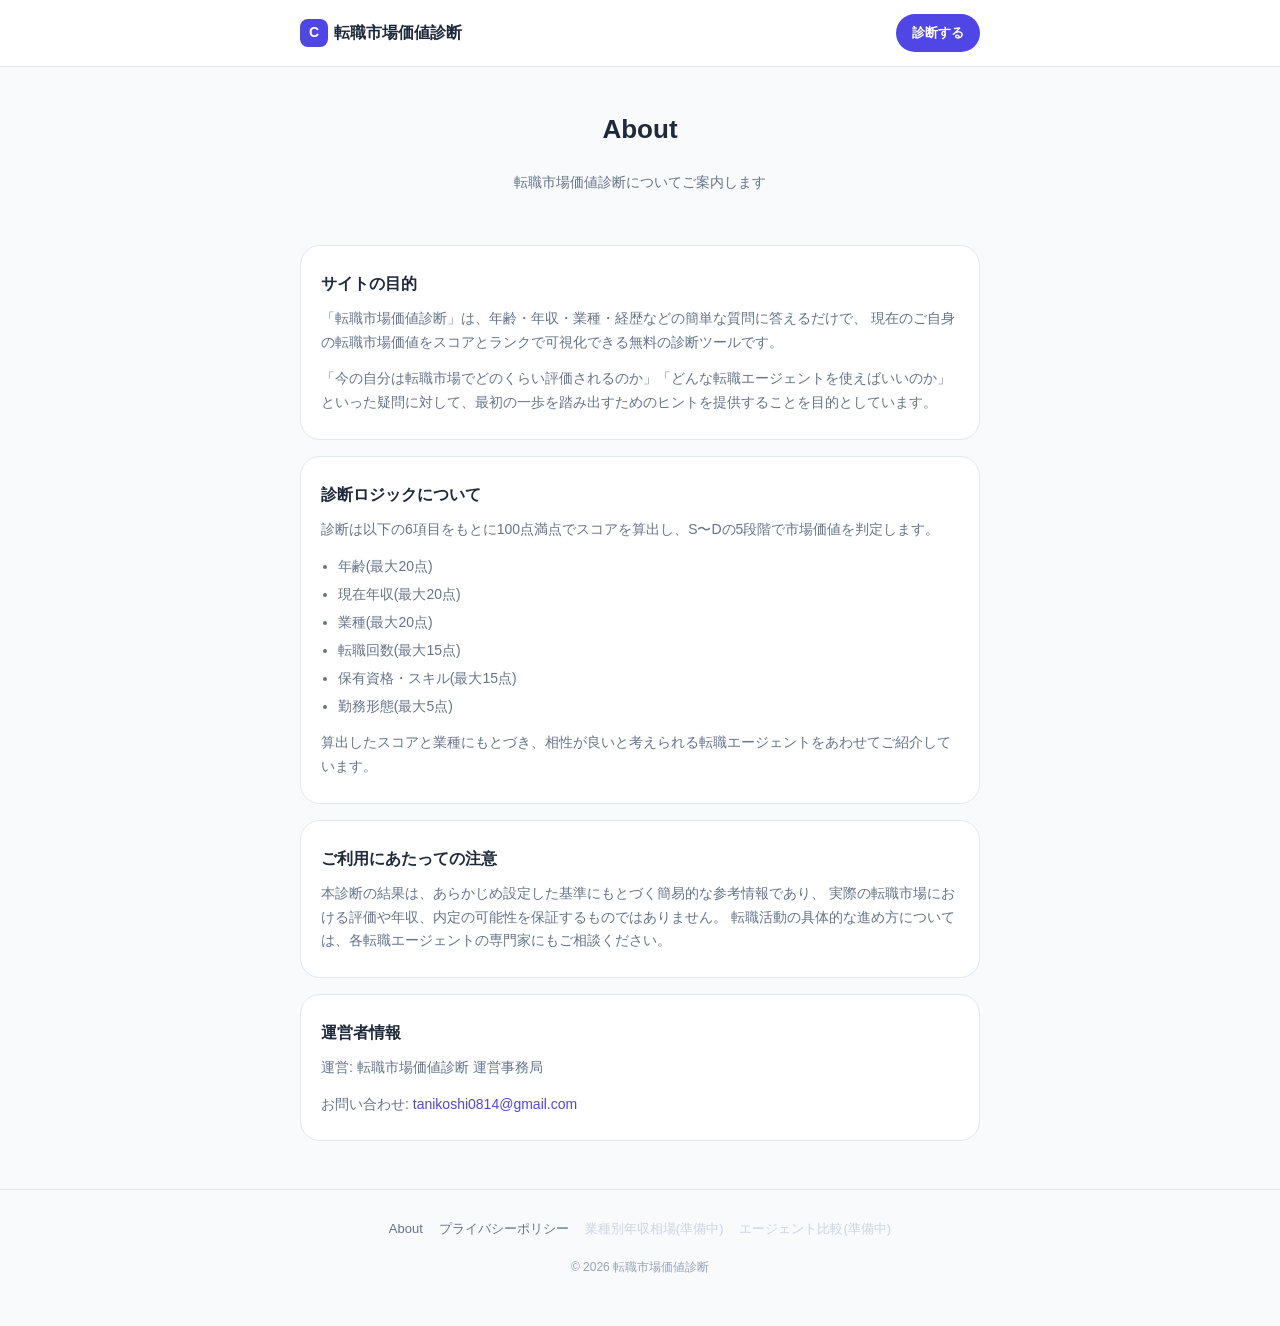
==== about/index.html @ c19f57d4 "Add About and Privacy Policy pages Covers site purpose, scoring logic, and diagnosis data handling (" ====
<!DOCTYPE html>
<html lang="ja">
<head>
<meta charset="UTF-8">
<meta name="viewport" content="width=device-width, initial-scale=1.0">
<title>About | 転職市場価値診断</title>
<meta name="description" content="転職市場価値診断の目的や診断ロジック、運営者情報についてご案内します。">
<link rel="stylesheet" href="../css/style.css">
</head>
<body>
<div class="page">

  <header class="site-header">
    <div class="site-header__inner">
      <a class="site-logo" href="/">
        <span class="site-logo__mark">C</span>
        転職市場価値診断
      </a>
      <a class="header-cta" href="/diagnosis/">診断する</a>
    </div>
  </header>

  <main class="main">
    <div class="container">
      <section class="page-hero">
        <h1 class="page-hero__title">About</h1>
        <p class="page-hero__desc">転職市場価値診断についてご案内します</p>
      </section>

      <section class="section">
        <div class="prose-card">
          <h2>サイトの目的</h2>
          <p>
            「転職市場価値診断」は、年齢・年収・業種・経歴などの簡単な質問に答えるだけで、
            現在のご自身の転職市場価値をスコアとランクで可視化できる無料の診断ツールです。
          </p>
          <p>
            「今の自分は転職市場でどのくらい評価されるのか」「どんな転職エージェントを使えばいいのか」
            といった疑問に対して、最初の一歩を踏み出すためのヒントを提供することを目的としています。
          </p>
        </div>

        <div class="prose-card">
          <h2>診断ロジックについて</h2>
          <p>
            診断は以下の6項目をもとに100点満点でスコアを算出し、S〜Dの5段階で市場価値を判定します。
          </p>
          <ul>
            <li>年齢(最大20点)</li>
            <li>現在年収(最大20点)</li>
            <li>業種(最大20点)</li>
            <li>転職回数(最大15点)</li>
            <li>保有資格・スキル(最大15点)</li>
            <li>勤務形態(最大5点)</li>
          </ul>
          <p>
            算出したスコアと業種にもとづき、相性が良いと考えられる転職エージェントをあわせてご紹介しています。
          </p>
        </div>

        <div class="prose-card">
          <h2>ご利用にあたっての注意</h2>
          <p>
            本診断の結果は、あらかじめ設定した基準にもとづく簡易的な参考情報であり、
            実際の転職市場における評価や年収、内定の可能性を保証するものではありません。
            転職活動の具体的な進め方については、各転職エージェントの専門家にもご相談ください。
          </p>
        </div>

        <div class="prose-card">
          <h2>運営者情報</h2>
          <p>運営: 転職市場価値診断 運営事務局</p>
          <p>お問い合わせ: <a href="mailto:tanikoshi0814@gmail.com">tanikoshi0814@gmail.com</a></p>
        </div>
      </section>
    </div>
  </main>

  <footer class="site-footer">
    <nav class="footer-nav container">
      <a href="/about/">About</a>
      <a href="/privacy/">プライバシーポリシー</a>
      <span class="soon">業種別年収相場(準備中)</span>
      <span class="soon">エージェント比較(準備中)</span>
    </nav>
    <p class="footer-copy">&copy; 2026 転職市場価値診断</p>
  </footer>

</div>
</body>
</html>
---- css/style.css ----
/* ==========================================================================
   Reset & Base
   ========================================================================== */
*, *::before, *::after {
  box-sizing: border-box;
}

:root {
  --color-primary: #4f46e5;
  --color-primary-dark: #4338ca;
  --color-primary-light: #eef2ff;
  --color-bg: #f8fafc;
  --color-surface: #ffffff;
  --color-text: #1e293b;
  --color-text-muted: #64748b;
  --color-border: #e2e8f0;
  --color-success: #10b981;

  --rank-s: #f59e0b;
  --rank-a: #4f46e5;
  --rank-b: #10b981;
  --rank-c: #f97316;
  --rank-d: #94a3b8;

  --radius-sm: 8px;
  --radius-md: 14px;
  --radius-lg: 20px;
  --shadow-sm: 0 1px 3px rgba(15, 23, 42, 0.08);
  --shadow-md: 0 8px 24px rgba(15, 23, 42, 0.08);
  --max-width: 720px;
}

html {
  -webkit-text-size-adjust: 100%;
}

body {
  margin: 0;
  font-family: -apple-system, BlinkMacSystemFont, "Hiragino Sans", "Hiragino Kaku Gothic ProN",
    "Noto Sans JP", "Yu Gothic", Meiryo, sans-serif;
  color: var(--color-text);
  background: var(--color-bg);
  line-height: 1.7;
  -webkit-font-smoothing: antialiased;
}

img { max-width: 100%; display: block; }

a {
  color: var(--color-primary);
  text-decoration: none;
}

h1, h2, h3, p, ul, ol {
  margin: 0 0 0.75em 0;
}

ul { padding-left: 1.2em; }

button {
  font-family: inherit;
}

/* ==========================================================================
   Layout helpers
   ========================================================================== */
.container {
  width: 100%;
  max-width: var(--max-width);
  margin: 0 auto;
  padding: 0 20px;
}

.page {
  min-height: 100vh;
  display: flex;
  flex-direction: column;
}

.main {
  flex: 1;
}

/* ==========================================================================
   Header
   ========================================================================== */
.site-header {
  background: var(--color-surface);
  border-bottom: 1px solid var(--color-border);
  position: sticky;
  top: 0;
  z-index: 10;
}

.site-header__inner {
  display: flex;
  align-items: center;
  justify-content: space-between;
  padding: 14px 20px;
  max-width: var(--max-width);
  margin: 0 auto;
}

.site-logo {
  font-weight: 700;
  font-size: 16px;
  color: var(--color-text);
  display: flex;
  align-items: center;
  gap: 6px;
}

.site-logo__mark {
  display: inline-flex;
  align-items: center;
  justify-content: center;
  width: 28px;
  height: 28px;
  border-radius: 8px;
  background: var(--color-primary);
  color: #fff;
  font-size: 14px;
  font-weight: 800;
}

.header-cta {
  background: var(--color-primary);
  color: #fff;
  padding: 8px 16px;
  border-radius: 999px;
  font-size: 13px;
  font-weight: 700;
  white-space: nowrap;
}

.header-back {
  font-size: 14px;
  color: var(--color-text-muted);
  font-weight: 600;
}

/* ==========================================================================
   Buttons
   ========================================================================== */
.btn {
  display: inline-flex;
  align-items: center;
  justify-content: center;
  gap: 8px;
  border: none;
  border-radius: 999px;
  padding: 15px 28px;
  font-size: 16px;
  font-weight: 700;
  cursor: pointer;
  text-align: center;
  transition: transform 0.15s ease, box-shadow 0.15s ease, opacity 0.15s ease;
}

.btn:active {
  transform: scale(0.98);
}

.btn-primary {
  background: var(--color-primary);
  color: #fff;
  box-shadow: 0 6px 16px rgba(79, 70, 229, 0.35);
}

.btn-primary:hover {
  background: var(--color-primary-dark);
}

.btn-outline {
  background: transparent;
  color: var(--color-primary);
  border: 2px solid var(--color-primary);
  padding: 13px 26px;
}

.btn-block {
  width: 100%;
}

.btn:disabled {
  opacity: 0.4;
  cursor: not-allowed;
  box-shadow: none;
}

/* ==========================================================================
   Hero (Top page)
   ========================================================================== */
.hero {
  padding: 56px 0 40px;
  text-align: center;
}

.hero__eyebrow {
  display: inline-block;
  background: var(--color-primary-light);
  color: var(--color-primary);
  font-size: 12px;
  font-weight: 700;
  padding: 6px 14px;
  border-radius: 999px;
  margin-bottom: 16px;
}

.hero__title {
  font-size: 30px;
  font-weight: 800;
  line-height: 1.4;
  margin-bottom: 14px;
}

.hero__title em {
  font-style: normal;
  color: var(--color-primary);
}

.hero__desc {
  color: var(--color-text-muted);
  font-size: 15px;
  margin-bottom: 28px;
}

.hero__meta {
  display: flex;
  justify-content: center;
  gap: 18px;
  margin-top: 18px;
  flex-wrap: wrap;
  font-size: 13px;
  color: var(--color-text-muted);
}

.hero__meta span {
  display: inline-flex;
  align-items: center;
  gap: 5px;
}

/* ==========================================================================
   Cards / sections
   ========================================================================== */
.section {
  padding: 32px 0;
}

.section__title {
  font-size: 20px;
  font-weight: 800;
  text-align: center;
  margin-bottom: 24px;
}

.card-grid {
  display: grid;
  grid-template-columns: repeat(3, 1fr);
  gap: 14px;
}

.feature-card {
  background: var(--color-surface);
  border: 1px solid var(--color-border);
  border-radius: var(--radius-md);
  padding: 20px 14px;
  text-align: center;
}

.feature-card__icon {
  font-size: 26px;
  margin-bottom: 10px;
}

.feature-card__title {
  font-weight: 700;
  font-size: 14px;
  margin-bottom: 6px;
}

.feature-card__desc {
  font-size: 12.5px;
  color: var(--color-text-muted);
  margin: 0;
}

.steps {
  display: flex;
  flex-direction: column;
  gap: 16px;
}

.step-row {
  display: flex;
  align-items: flex-start;
  gap: 14px;
  background: var(--color-surface);
  border: 1px solid var(--color-border);
  border-radius: var(--radius-md);
  padding: 16px;
}

.step-row__num {
  flex: none;
  width: 32px;
  height: 32px;
  border-radius: 50%;
  background: var(--color-primary);
  color: #fff;
  font-weight: 800;
  font-size: 14px;
  display: flex;
  align-items: center;
  justify-content: center;
}

.step-row__title {
  font-weight: 700;
  font-size: 14.5px;
  margin-bottom: 3px;
}

.step-row__desc {
  font-size: 13px;
  color: var(--color-text-muted);
  margin: 0;
}

.rank-preview {
  display: flex;
  justify-content: center;
  gap: 8px;
  flex-wrap: wrap;
  margin-top: 4px;
}

.rank-chip {
  width: 34px;
  height: 34px;
  border-radius: 50%;
  color: #fff;
  font-weight: 800;
  font-size: 14px;
  display: flex;
  align-items: center;
  justify-content: center;
}

.cta-band {
  background: linear-gradient(135deg, var(--color-primary), #7c3aed);
  border-radius: var(--radius-lg);
  padding: 32px 24px;
  text-align: center;
  color: #fff;
  margin: 8px 0 40px;
}

.cta-band__title {
  font-size: 19px;
  font-weight: 800;
  margin-bottom: 8px;
}

.cta-band__desc {
  font-size: 13.5px;
  opacity: 0.9;
  margin-bottom: 20px;
}

.cta-band .btn-primary {
  background: #fff;
  color: var(--color-primary);
  box-shadow: 0 6px 16px rgba(0, 0, 0, 0.15);
}

/* ==========================================================================
   Footer
   ========================================================================== */
.site-footer {
  border-top: 1px solid var(--color-border);
  padding: 28px 0 40px;
  margin-top: auto;
}

.footer-nav {
  display: flex;
  flex-wrap: wrap;
  justify-content: center;
  gap: 16px;
  margin-bottom: 16px;
  font-size: 13px;
}

.footer-nav a {
  color: var(--color-text-muted);
}

.footer-nav span.soon {
  color: #cbd5e1;
  cursor: default;
}

.footer-copy {
  text-align: center;
  font-size: 12px;
  color: #94a3b8;
}

/* ==========================================================================
   Diagnosis wizard
   ========================================================================== */
.progress-wrap {
  padding: 18px 0 4px;
}

.progress-label {
  display: flex;
  justify-content: space-between;
  font-size: 12.5px;
  color: var(--color-text-muted);
  font-weight: 700;
  margin-bottom: 8px;
}

.progress-bar {
  height: 8px;
  background: var(--color-border);
  border-radius: 999px;
  overflow: hidden;
}

.progress-bar__fill {
  height: 100%;
  background: var(--color-primary);
  border-radius: 999px;
  transition: width 0.3s ease;
  width: 0%;
}

.question-wrap {
  padding: 28px 0 20px;
}

.question-card {
  background: var(--color-surface);
  border: 1px solid var(--color-border);
  border-radius: var(--radius-lg);
  padding: 26px 20px;
  box-shadow: var(--shadow-sm);
}

.question-card__label {
  font-size: 12.5px;
  font-weight: 700;
  color: var(--color-primary);
  margin-bottom: 8px;
}

.question-card__title {
  font-size: 19px;
  font-weight: 800;
  margin-bottom: 4px;
  line-height: 1.5;
}

.question-card__hint {
  font-size: 12.5px;
  color: var(--color-text-muted);
  margin-bottom: 20px;
}

.option-list {
  display: flex;
  flex-direction: column;
  gap: 10px;
}

.option {
  display: flex;
  align-items: center;
  gap: 12px;
  border: 2px solid var(--color-border);
  border-radius: var(--radius-md);
  padding: 14px 16px;
  cursor: pointer;
  transition: border-color 0.15s ease, background 0.15s ease;
  user-select: none;
}

.option:active {
  transform: scale(0.995);
}

.option input {
  accent-color: var(--color-primary);
  width: 18px;
  height: 18px;
  flex: none;
}

.option__label {
  font-size: 14.5px;
  font-weight: 600;
  flex: 1;
}

.option.is-selected {
  border-color: var(--color-primary);
  background: var(--color-primary-light);
}

.wizard-nav {
  display: flex;
  gap: 10px;
  margin-top: 22px;
}

.wizard-nav .btn {
  flex: 1;
}

.error-msg {
  color: #dc2626;
  font-size: 13px;
  font-weight: 700;
  margin-top: 12px;
  display: none;
}

.error-msg.is-visible {
  display: block;
}

/* ==========================================================================
   Result page
   ========================================================================== */
.result-hero {
  text-align: center;
  padding: 36px 0 8px;
}

.rank-badge {
  width: 112px;
  height: 112px;
  border-radius: 50%;
  margin: 0 auto 18px;
  display: flex;
  align-items: center;
  justify-content: center;
  font-size: 52px;
  font-weight: 800;
  color: #fff;
  box-shadow: var(--shadow-md);
}

.result-score {
  font-size: 15px;
  color: var(--color-text-muted);
  font-weight: 700;
  margin-bottom: 4px;
}

.result-score strong {
  font-size: 30px;
  color: var(--color-text);
}

.result-rank-title {
  font-size: 21px;
  font-weight: 800;
  margin-bottom: 10px;
}

.result-rank-desc {
  font-size: 14px;
  color: var(--color-text-muted);
  max-width: 480px;
  margin: 0 auto 8px;
}

.tag-badge {
  display: inline-block;
  background: var(--color-primary-light);
  color: var(--color-primary);
  font-size: 12.5px;
  font-weight: 700;
  padding: 5px 14px;
  border-radius: 999px;
  margin-top: 10px;
}

.breakdown {
  background: var(--color-surface);
  border: 1px solid var(--color-border);
  border-radius: var(--radius-lg);
  padding: 20px;
}

.breakdown__row {
  margin-bottom: 14px;
}

.breakdown__row:last-child {
  margin-bottom: 0;
}

.breakdown__top {
  display: flex;
  justify-content: space-between;
  font-size: 13px;
  margin-bottom: 6px;
}

.breakdown__label {
  font-weight: 700;
  color: var(--color-text);
}

.breakdown__value {
  color: var(--color-text-muted);
  font-weight: 700;
}

.breakdown__bar {
  height: 8px;
  background: var(--color-border);
  border-radius: 999px;
  overflow: hidden;
}

.breakdown__bar-fill {
  height: 100%;
  background: var(--color-primary);
  border-radius: 999px;
}

.agent-section__title {
  font-size: 18px;
  font-weight: 800;
  margin-bottom: 4px;
}

.agent-section__desc {
  font-size: 13px;
  color: var(--color-text-muted);
  margin-bottom: 18px;
}

.agent-card {
  background: var(--color-surface);
  border: 2px solid var(--color-border);
  border-radius: var(--radius-lg);
  padding: 20px;
  margin-bottom: 16px;
  position: relative;
}

.agent-card.is-main {
  border-color: var(--color-primary);
  box-shadow: var(--shadow-md);
}

.agent-card__badge {
  position: absolute;
  top: -12px;
  left: 18px;
  background: var(--color-primary);
  color: #fff;
  font-size: 11.5px;
  font-weight: 800;
  padding: 4px 12px;
  border-radius: 999px;
}

.agent-card.is-sub .agent-card__badge {
  background: var(--color-text-muted);
}

.agent-card__name {
  font-size: 17px;
  font-weight: 800;
  margin: 6px 0 6px;
}

.agent-card__desc {
  font-size: 13.5px;
  color: var(--color-text-muted);
  margin-bottom: 16px;
}

.agent-card__tags {
  display: flex;
  gap: 6px;
  flex-wrap: wrap;
  margin-bottom: 14px;
}

.mini-tag {
  font-size: 11px;
  font-weight: 700;
  background: var(--color-bg);
  border: 1px solid var(--color-border);
  color: var(--color-text-muted);
  padding: 3px 9px;
  border-radius: 999px;
}

.result-actions {
  display: flex;
  flex-direction: column;
  gap: 10px;
  margin: 28px 0 8px;
}

.empty-state {
  text-align: center;
  padding: 60px 20px;
}

.empty-state__title {
  font-size: 18px;
  font-weight: 800;
  margin-bottom: 8px;
}

.empty-state__desc {
  color: var(--color-text-muted);
  font-size: 14px;
  margin-bottom: 22px;
}

/* ==========================================================================
   Responsive
   ========================================================================== */
@media (max-width: 600px) {
  .hero__title {
    font-size: 24px;
  }

  .card-grid {
    grid-template-columns: 1fr;
  }

  .wizard-nav {
    position: sticky;
    bottom: 0;
    background: linear-gradient(to top, var(--color-bg) 60%, transparent);
    padding-top: 16px;
    padding-bottom: 12px;
  }
}

@media (min-width: 601px) {
  .hero {
    padding: 72px 0 56px;
  }
}

/* ==========================================================================
   Content pages (About / Privacy)
   ========================================================================== */
.page-hero {
  padding: 40px 0 8px;
  text-align: center;
}

.page-hero__title {
  font-size: 26px;
  font-weight: 800;
}

.page-hero__desc {
  color: var(--color-text-muted);
  font-size: 14px;
}

.prose-card {
  background: var(--color-surface);
  border: 1px solid var(--color-border);
  border-radius: var(--radius-lg);
  padding: 24px 20px;
  margin-bottom: 16px;
}

.prose-card h2 {
  font-size: 16px;
  font-weight: 800;
  margin-bottom: 10px;
}

.prose-card p {
  font-size: 14px;
  color: var(--color-text-muted);
  margin-bottom: 0.9em;
}

.prose-card p:last-child {
  margin-bottom: 0;
}

.prose-card ul {
  font-size: 14px;
  color: var(--color-text-muted);
  margin-bottom: 0.9em;
}

.prose-card li {
  margin-bottom: 0.3em;
}

.prose-meta {
  font-size: 12.5px;
  color: #94a3b8;
  text-align: right;
  margin: 4px 0 32px;
}
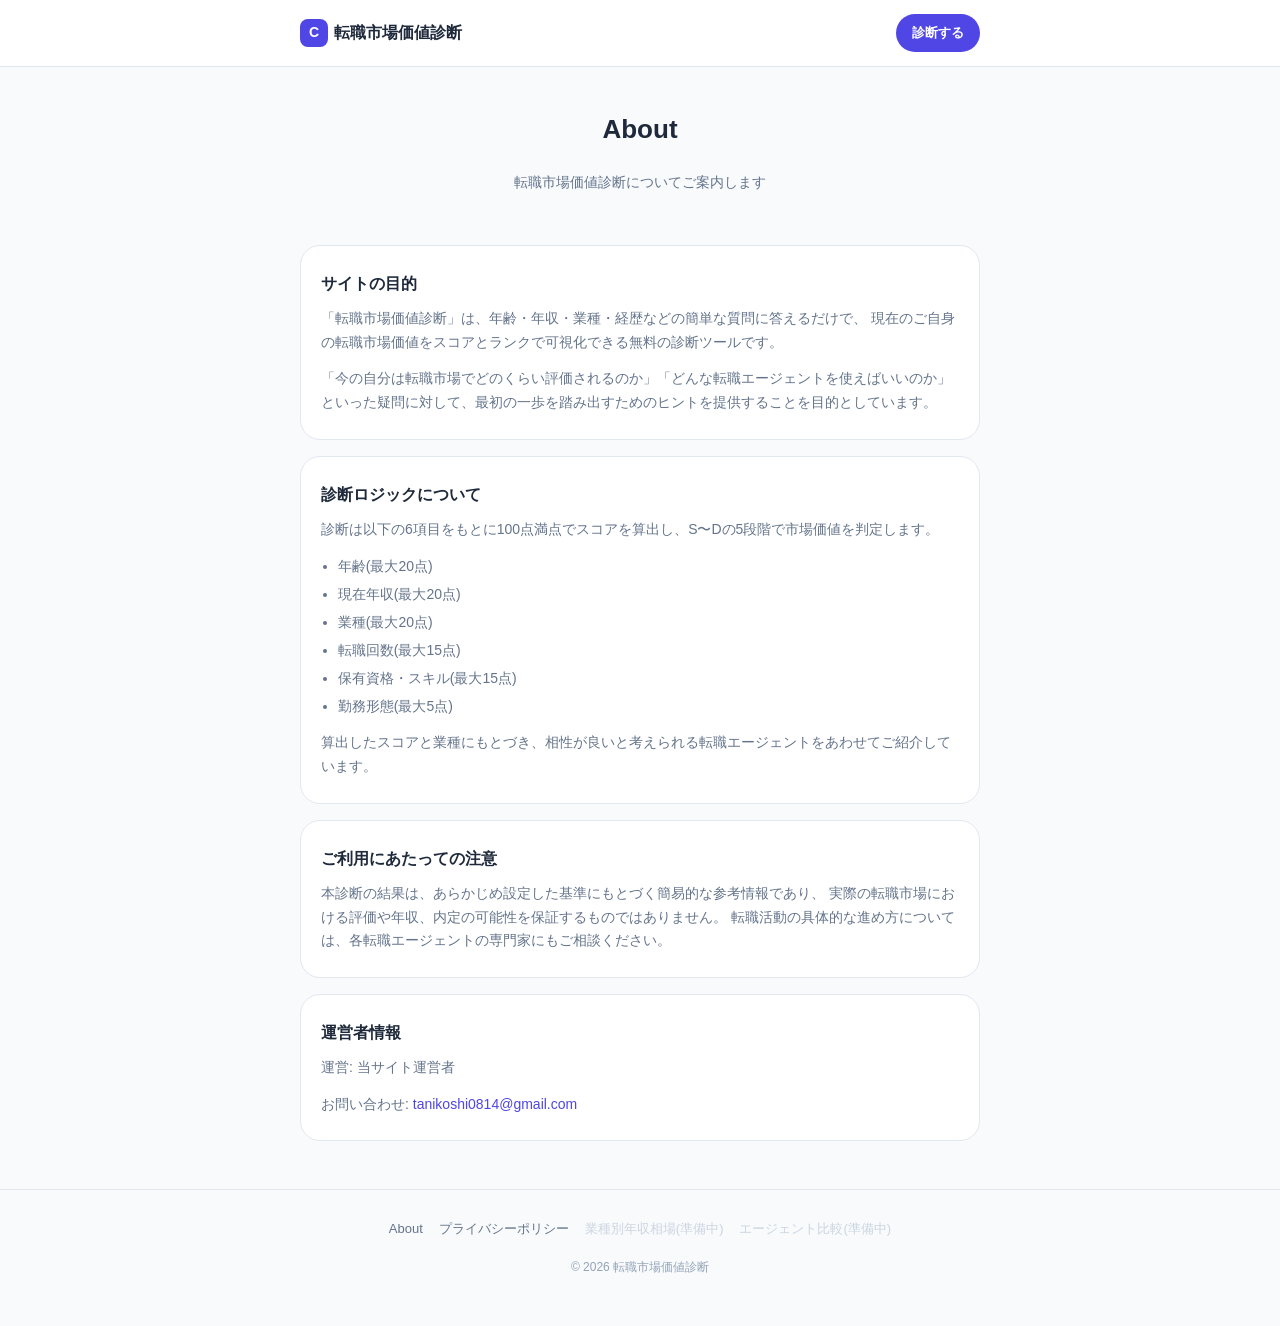
==== commit 9996e175: "Anonymize operator name on About page Replace the named operator with a generic "当サイト運営者" label." ====
--- a/about/index.html
+++ b/about/index.html
@@ -69,7 +69,7 @@
 
         <div class="prose-card">
           <h2>運営者情報</h2>
-          <p>運営: 転職市場価値診断 運営事務局</p>
+          <p>運営: 当サイト運営者</p>
           <p>お問い合わせ: <a href="mailto:tanikoshi0814@gmail.com">tanikoshi0814@gmail.com</a></p>
         </div>
       </section>
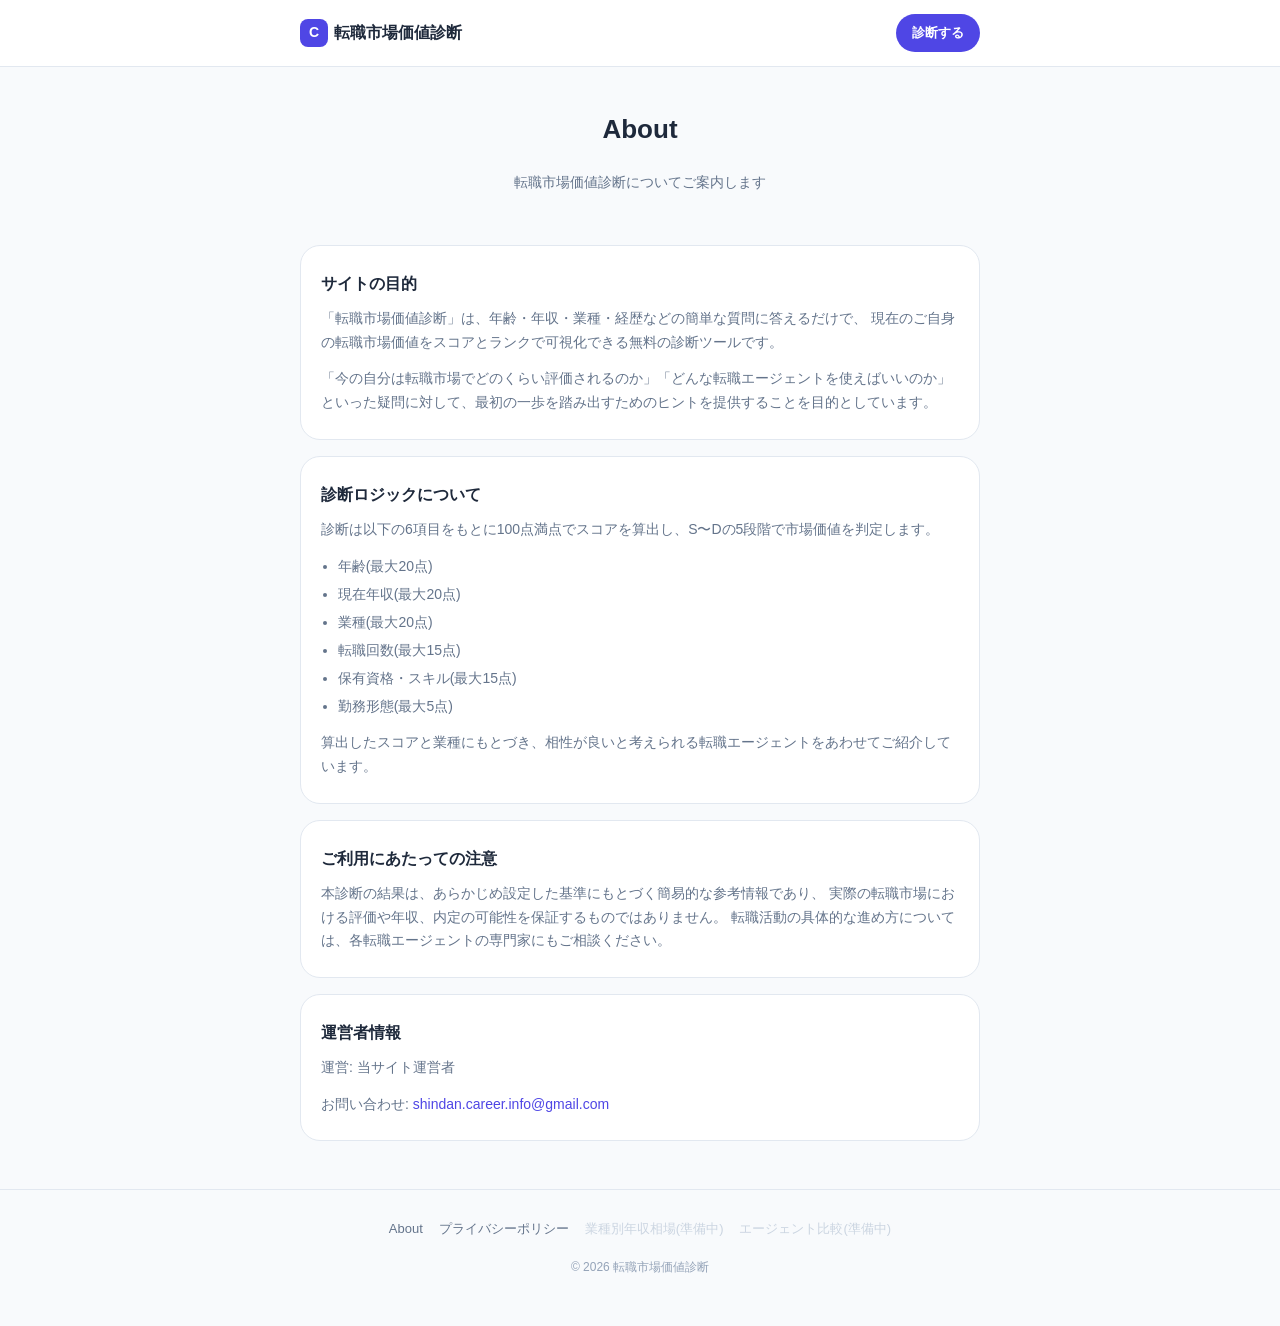
==== commit 761e3539: "Update contact email address Switch from personal address to the dedicated site contact address." ====
--- a/about/index.html
+++ b/about/index.html
@@ -70,7 +70,7 @@
         <div class="prose-card">
           <h2>運営者情報</h2>
           <p>運営: 当サイト運営者</p>
-          <p>お問い合わせ: <a href="mailto:tanikoshi0814@gmail.com">tanikoshi0814@gmail.com</a></p>
+          <p>お問い合わせ: <a href="mailto:shindan.career.info@gmail.com">shindan.career.info@gmail.com</a></p>
         </div>
       </section>
     </div>
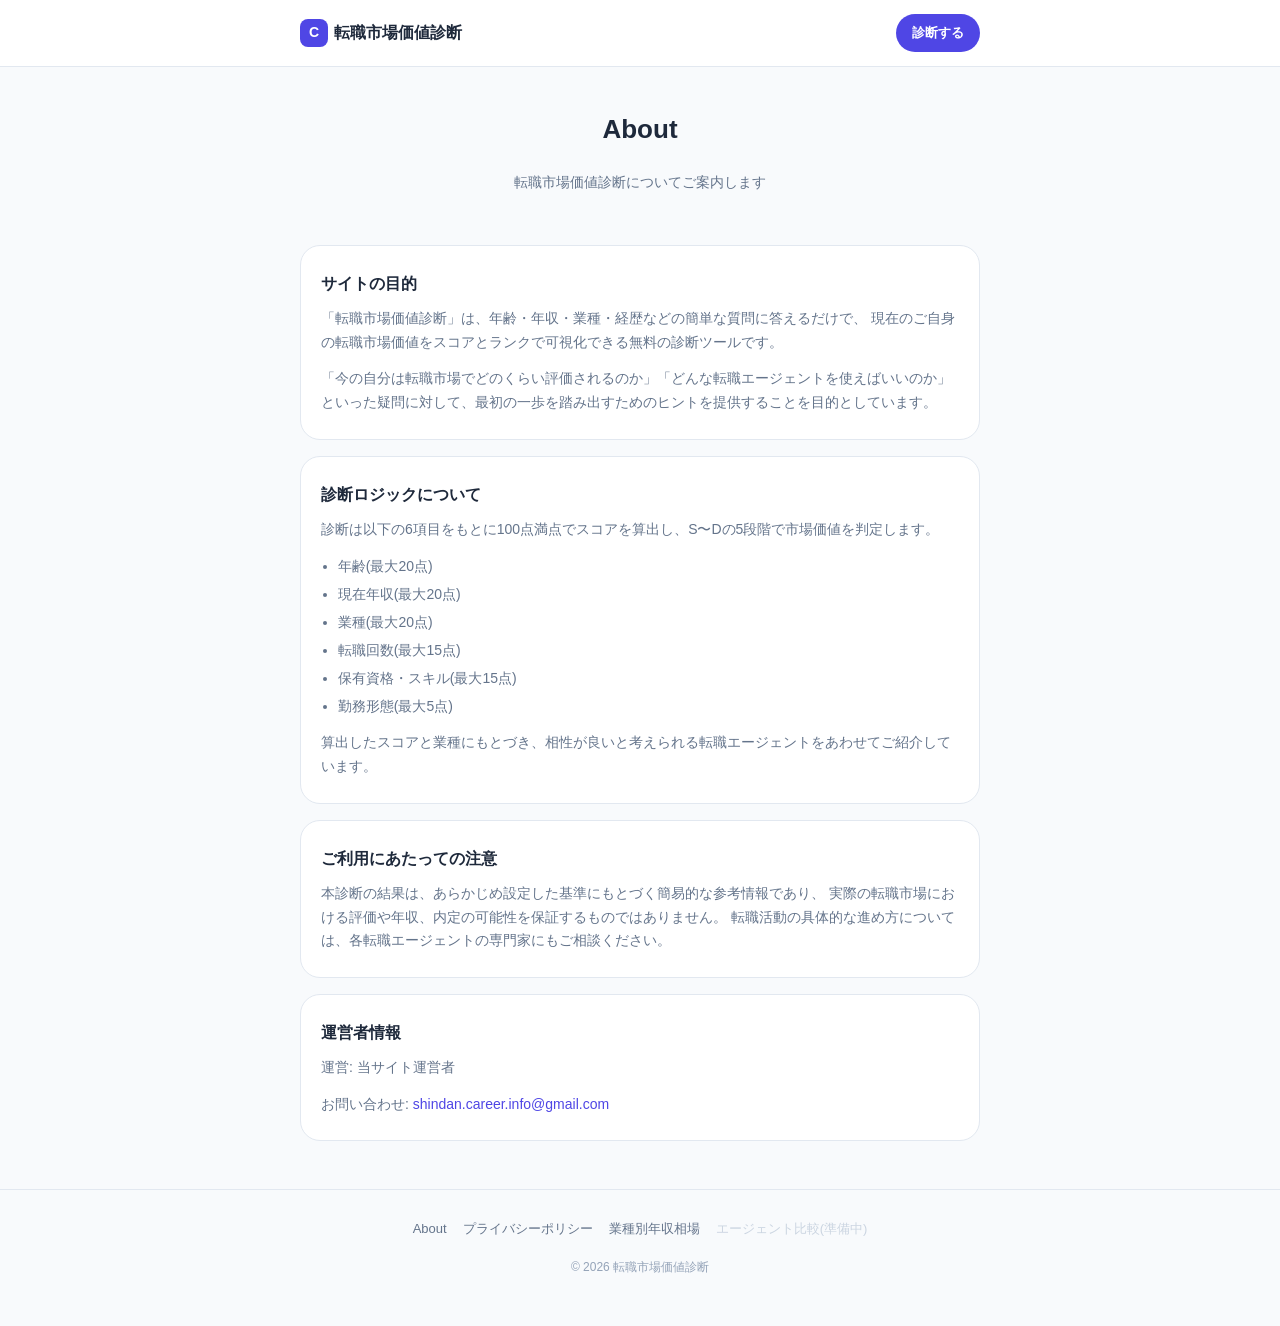
==== commit ab9a9ace: "Add IT/Web industry salary market article Covers age-band and role-based salary trends, skill/certif" ====
--- a/about/index.html
+++ b/about/index.html
@@ -80,7 +80,7 @@
     <nav class="footer-nav container">
       <a href="/about/">About</a>
       <a href="/privacy/">プライバシーポリシー</a>
-      <span class="soon">業種別年収相場(準備中)</span>
+      <a href="/salary/it-engineer/">業種別年収相場</a>
       <span class="soon">エージェント比較(準備中)</span>
     </nav>
     <p class="footer-copy">&copy; 2026 転職市場価値診断</p>
--- a/css/style.css
+++ b/css/style.css
@@ -816,3 +816,74 @@
   text-align: right;
   margin: 4px 0 32px;
 }
+
+/* ==========================================================================
+   Article pages (Salary reports, etc.)
+   ========================================================================== */
+.article-lead {
+  font-size: 13px;
+  color: var(--color-text-muted);
+  text-align: center;
+  margin-bottom: 4px;
+}
+
+.article-updated {
+  font-size: 12px;
+  color: #94a3b8;
+  text-align: center;
+  margin-bottom: 8px;
+}
+
+.prose-card h3 {
+  font-size: 14.5px;
+  font-weight: 800;
+  margin: 18px 0 8px;
+}
+
+.prose-card h3:first-child {
+  margin-top: 0;
+}
+
+.table-wrap {
+  overflow-x: auto;
+  margin-bottom: 0.9em;
+  border: 1px solid var(--color-border);
+  border-radius: var(--radius-sm);
+}
+
+.data-table {
+  width: 100%;
+  border-collapse: collapse;
+  font-size: 13.5px;
+  white-space: nowrap;
+}
+
+.data-table th,
+.data-table td {
+  padding: 10px 14px;
+  text-align: left;
+  border-bottom: 1px solid var(--color-border);
+}
+
+.data-table th {
+  background: var(--color-bg);
+  font-weight: 700;
+  color: var(--color-text);
+}
+
+.data-table td {
+  color: var(--color-text-muted);
+}
+
+.data-table tr:last-child td {
+  border-bottom: none;
+}
+
+.note-box {
+  background: var(--color-primary-light);
+  border-radius: var(--radius-sm);
+  padding: 12px 14px;
+  font-size: 12.5px;
+  color: var(--color-primary);
+  margin-top: 10px;
+}
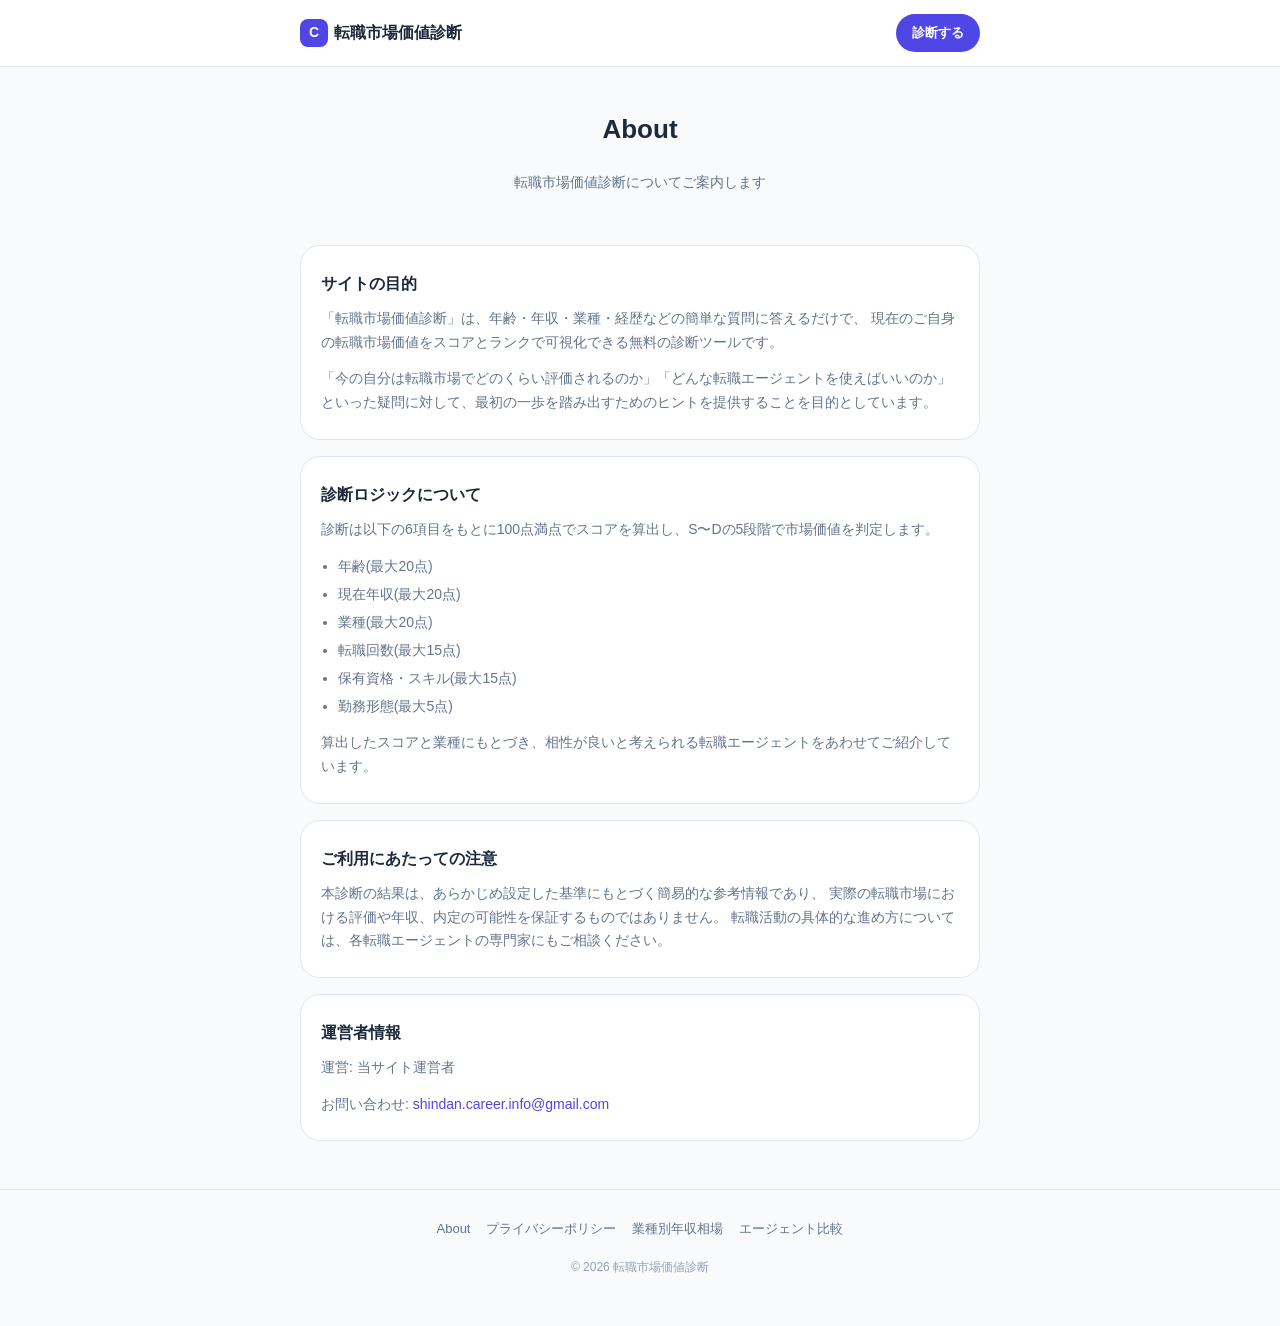
==== commit 06c62698: "Add high-class agent comparison article Compares 5 agents (ユニゾンキャリア, LHH転職エージェント, ランスタッド, MyVision, " ====
--- a/about/index.html
+++ b/about/index.html
@@ -80,8 +80,8 @@
     <nav class="footer-nav container">
       <a href="/about/">About</a>
       <a href="/privacy/">プライバシーポリシー</a>
-      <a href="/salary/it-engineer/">業種別年収相場</a>
-      <span class="soon">エージェント比較(準備中)</span>
+      <a href="/salary/">業種別年収相場</a>
+      <a href="/agent-comparison/highclass/">エージェント比較</a>
     </nav>
     <p class="footer-copy">&copy; 2026 転職市場価値診断</p>
   </footer>
--- a/css/style.css
+++ b/css/style.css
@@ -887,3 +887,65 @@
   color: var(--color-primary);
   margin-top: 10px;
 }
+
+/* ==========================================================================
+   Article list (Salary category, etc.)
+   ========================================================================== */
+.article-list {
+  display: flex;
+  flex-direction: column;
+  gap: 14px;
+}
+
+.article-card {
+  display: block;
+  background: var(--color-surface);
+  border: 1px solid var(--color-border);
+  border-radius: var(--radius-lg);
+  padding: 20px;
+  transition: border-color 0.15s ease, box-shadow 0.15s ease;
+}
+
+.article-card:hover {
+  border-color: var(--color-primary);
+  box-shadow: var(--shadow-sm);
+}
+
+.article-card__tag {
+  display: inline-block;
+  background: var(--color-primary-light);
+  color: var(--color-primary);
+  font-size: 11.5px;
+  font-weight: 700;
+  padding: 4px 12px;
+  border-radius: 999px;
+  margin-bottom: 10px;
+}
+
+.article-card__title {
+  font-size: 16.5px;
+  font-weight: 800;
+  color: var(--color-text);
+  margin-bottom: 8px;
+}
+
+.article-card__desc {
+  font-size: 13.5px;
+  color: var(--color-text-muted);
+  margin-bottom: 10px;
+}
+
+.article-card__meta {
+  font-size: 12px;
+  color: #94a3b8;
+}
+
+.category-empty {
+  background: var(--color-surface);
+  border: 1px dashed var(--color-border);
+  border-radius: var(--radius-lg);
+  padding: 28px 20px;
+  text-align: center;
+  color: var(--color-text-muted);
+  font-size: 13.5px;
+}
